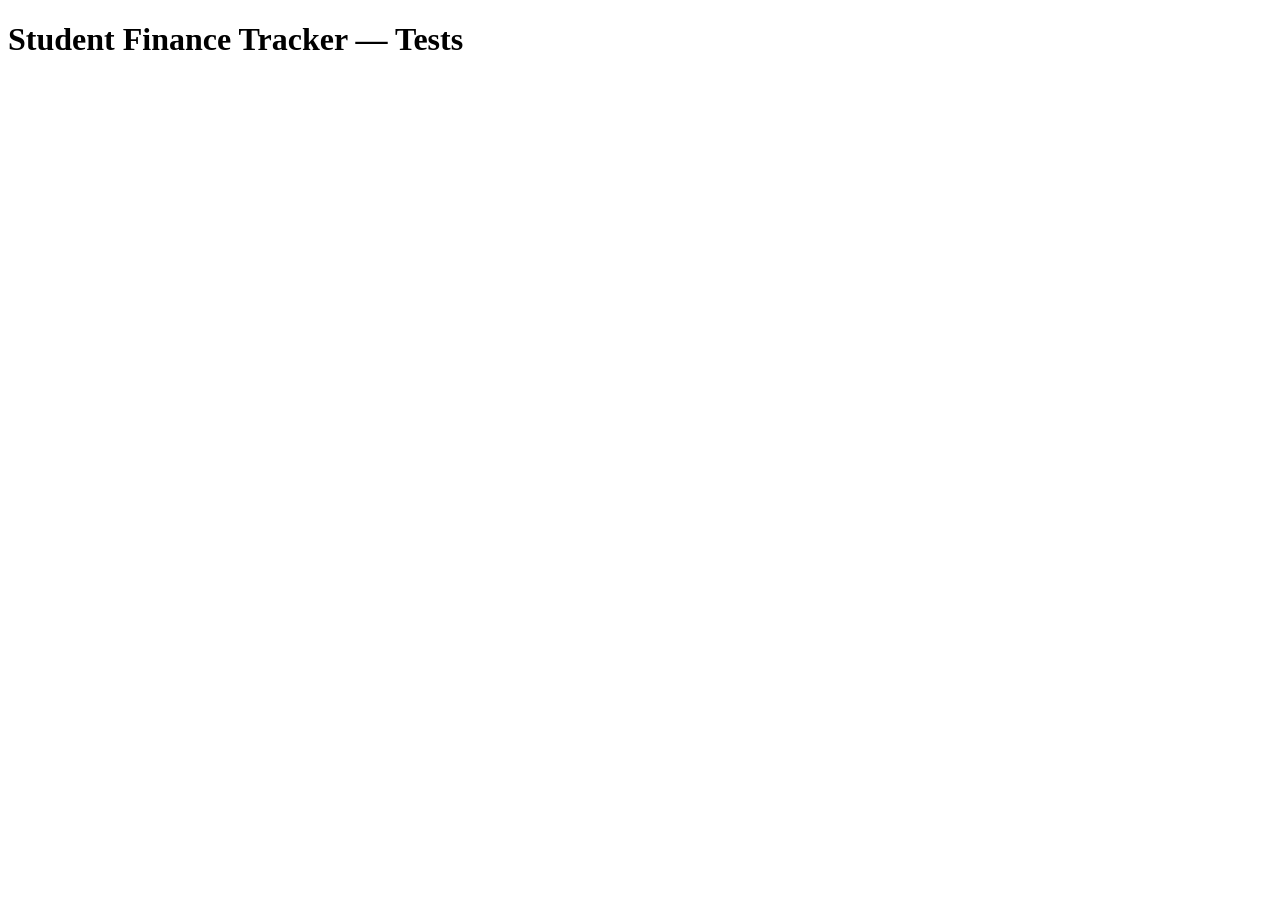
==== tests.html @ 8d2549ad "complete M1: spec, wireframes and project scaffold" ====
<!DOCTYPE html>
<html lang="en">
<head>
  <meta charset="UTF-8">
  <meta name="viewport" content="width=device-width, initial-scale=1.0">
  <title>SFT Tests</title>
</head>
<body>
  <h1>Student Finance Tracker — Tests</h1>
  <pre id="output"></pre>
  <script type="module">
    console.log('Tests ready');
  </script>
</body>
</html>
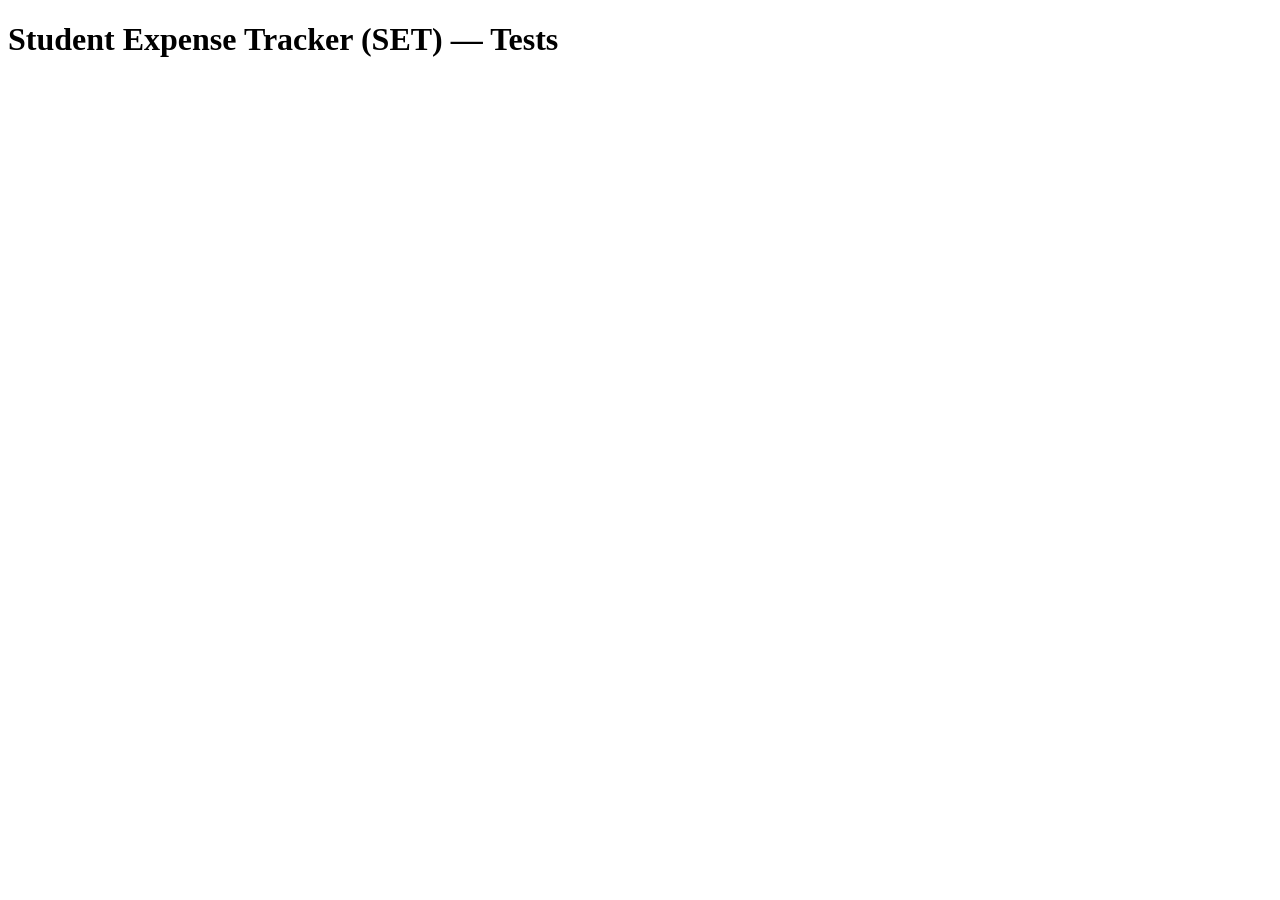
==== commit 71666872: "completed M2: renamed app to SET, semantic HTML and base CSS" ====
--- a/tests.html
+++ b/tests.html
@@ -6,7 +6,7 @@
   <title>SFT Tests</title>
 </head>
 <body>
-  <h1>Student Finance Tracker — Tests</h1>
+  <h1>Student Expense Tracker (SET) — Tests</h1>
   <pre id="output"></pre>
   <script type="module">
     console.log('Tests ready');
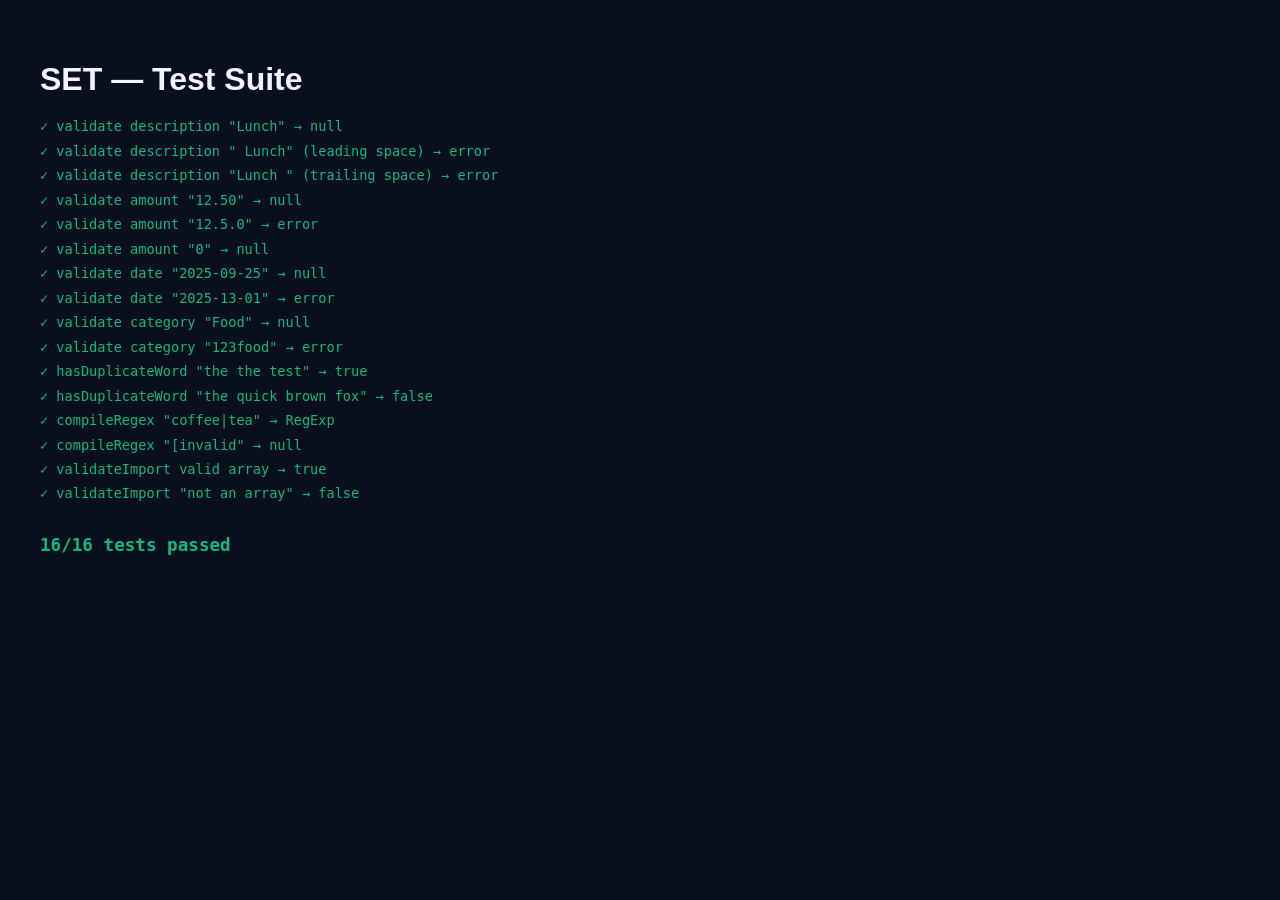
==== commit 7e2f919a: "completed M3: forms and regex validation" ====
--- a/tests.html
+++ b/tests.html
@@ -3,13 +3,90 @@
 <head>
   <meta charset="UTF-8">
   <meta name="viewport" content="width=device-width, initial-scale=1.0">
-  <title>SFT Tests</title>
+  <title>Student Expense Tracker (SET) — Tests</title>
+  <style>
+    body { font-family: 'Inter', sans-serif; background: #0A0F1E; color: #F0F4FF; padding: 2rem; }
+    h1 { margin-bottom: 1rem; }
+    .pass { color: #10B981; }
+    .fail { color: #EF4444; }
+    pre { font-family: 'JetBrains Mono', monospace; font-size: 0.85rem; line-height: 1.8; }
+    .summary { margin-top: 1rem; font-weight: 600; font-size: 1.1rem; }
+  </style>
 </head>
 <body>
-  <h1>Student Expense Tracker (SET) — Tests</h1>
+  <h1>SET — Test Suite</h1>
   <pre id="output"></pre>
   <script type="module">
-    console.log('Tests ready');
+    import { validate, hasDuplicateWord, compileRegex } from './scripts/validators.js';
+    import { validateImport } from './scripts/storage.js';
+
+    const out = document.getElementById('output');
+    let passed = 0;
+    let failed = 0;
+
+    function assert(label, condition) {
+      if (condition) {
+        passed++;
+        out.innerHTML += `<span class="pass">✓ ${label}</span>\n`;
+      } else {
+        failed++;
+        out.innerHTML += `<span class="fail">✗ ${label}</span>\n`;
+      }
+    }
+
+    // 1–3: Description validation
+    assert('validate description "Lunch" → null',
+      validate('description', 'Lunch') === null);
+    assert('validate description " Lunch" (leading space) → error',
+      validate('description', ' Lunch') !== null);
+    assert('validate description "Lunch " (trailing space) → error',
+      validate('description', 'Lunch ') !== null);
+
+    // 4–6: Amount validation
+    assert('validate amount "12.50" → null',
+      validate('amount', '12.50') === null);
+    assert('validate amount "12.5.0" → error',
+      validate('amount', '12.5.0') !== null);
+    assert('validate amount "0" → null',
+      validate('amount', '0') === null);
+
+    // 7–8: Date validation
+    assert('validate date "2025-09-25" → null',
+      validate('date', '2025-09-25') === null);
+    assert('validate date "2025-13-01" → error',
+      validate('date', '2025-13-01') !== null);
+
+    // 9–10: Category validation
+    assert('validate category "Food" → null',
+      validate('category', 'Food') === null);
+    assert('validate category "123food" → error',
+      validate('category', '123food') !== null);
+
+    // 11–12: Duplicate word detection
+    assert('hasDuplicateWord "the the test" → true',
+      hasDuplicateWord('the the test') === true);
+    assert('hasDuplicateWord "the quick brown fox" → false',
+      hasDuplicateWord('the quick brown fox') === false);
+
+    // 13–14: compileRegex
+    assert('compileRegex "coffee|tea" → RegExp',
+      compileRegex('coffee|tea') instanceof RegExp);
+    assert('compileRegex "[invalid" → null',
+      compileRegex('[invalid') === null);
+
+    // 15–16: validateImport
+    const validData = [
+      {"id":"txn_0001","description":"Lunch","amount":12.50,"category":"Food","date":"2025-09-25","createdAt":"2025-09-25T12:00:00.000Z","updatedAt":"2025-09-25T12:00:00.000Z"}
+    ];
+    assert('validateImport valid array → true',
+      validateImport(validData) === true);
+    assert('validateImport "not an array" → false',
+      validateImport("not an array") === false);
+
+    // Summary
+    const total = passed + failed;
+    const cls = failed === 0 ? 'pass' : 'fail';
+    out.innerHTML += `\n<span class="summary ${cls}">${passed}/${total} tests passed</span>\n`;
   </script>
 </body>
 </html>
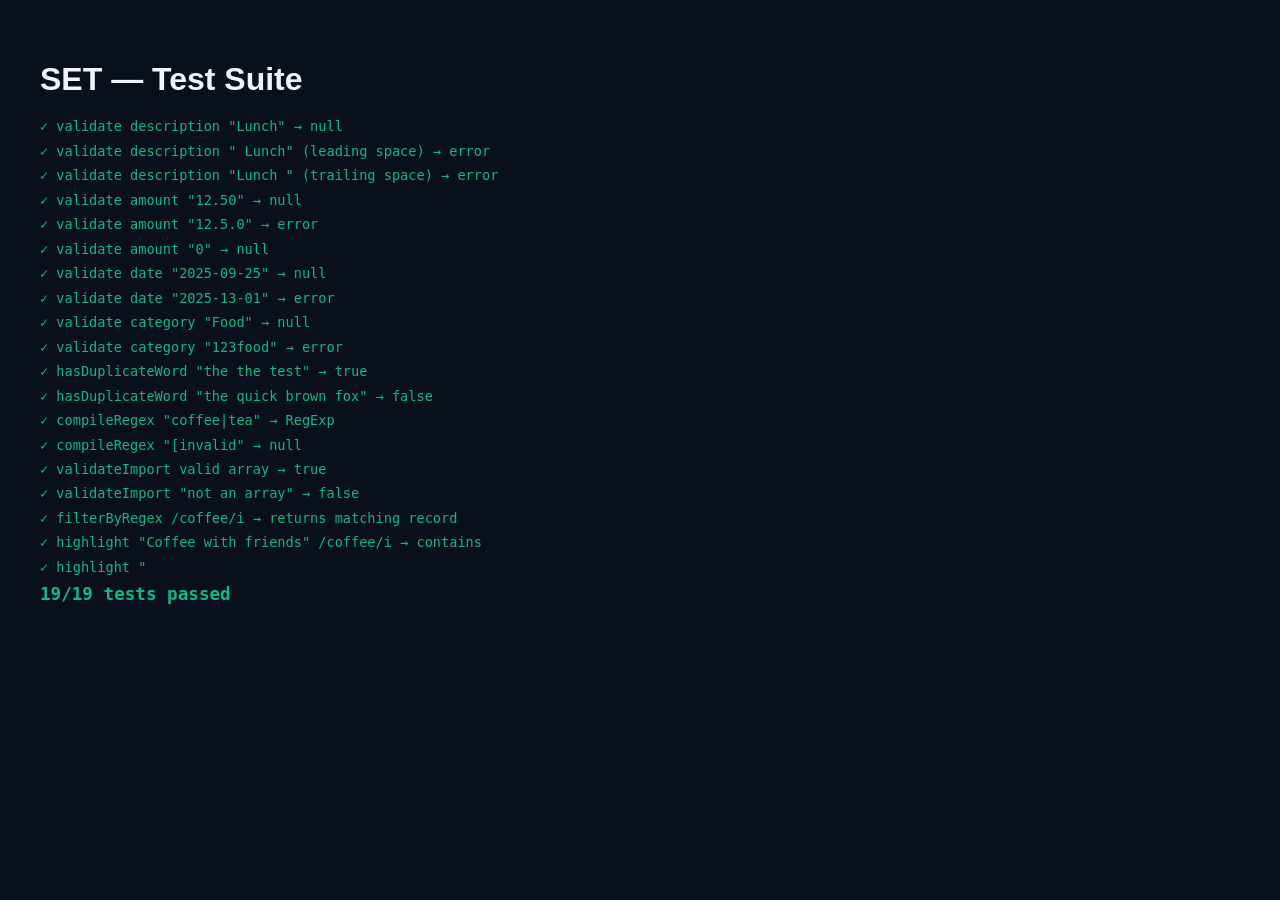
==== commit d892bc3a: "completed M4: records table, sorting, and search" ====
--- a/tests.html
+++ b/tests.html
@@ -83,6 +83,21 @@
     assert('validateImport "not an array" → false',
       validateImport("not an array") === false);
 
+    // 17–19: Search & highlight
+    import { filterByRegex, highlight } from './scripts/search.js';
+
+    const testRecords = [
+      {id:'t1', description:'Coffee with friends', category:'Food', amount:8.75, date:'2025-09-28'},
+      {id:'t2', description:'Bus pass', category:'Transport', amount:45, date:'2025-09-20'}
+    ];
+
+    assert('filterByRegex /coffee/i → returns matching record',
+      filterByRegex(testRecords, /coffee/i).length === 1);
+    assert('highlight "Coffee with friends" /coffee/i → contains <mark>',
+      highlight('Coffee with friends', /coffee/i).includes('<mark>Coffee</mark>'));
+    assert('highlight "<script>" null → escapes HTML',
+      highlight('<script>', null) === '&lt;script&gt;');
+
     // Summary
     const total = passed + failed;
     const cls = failed === 0 ? 'pass' : 'fail';
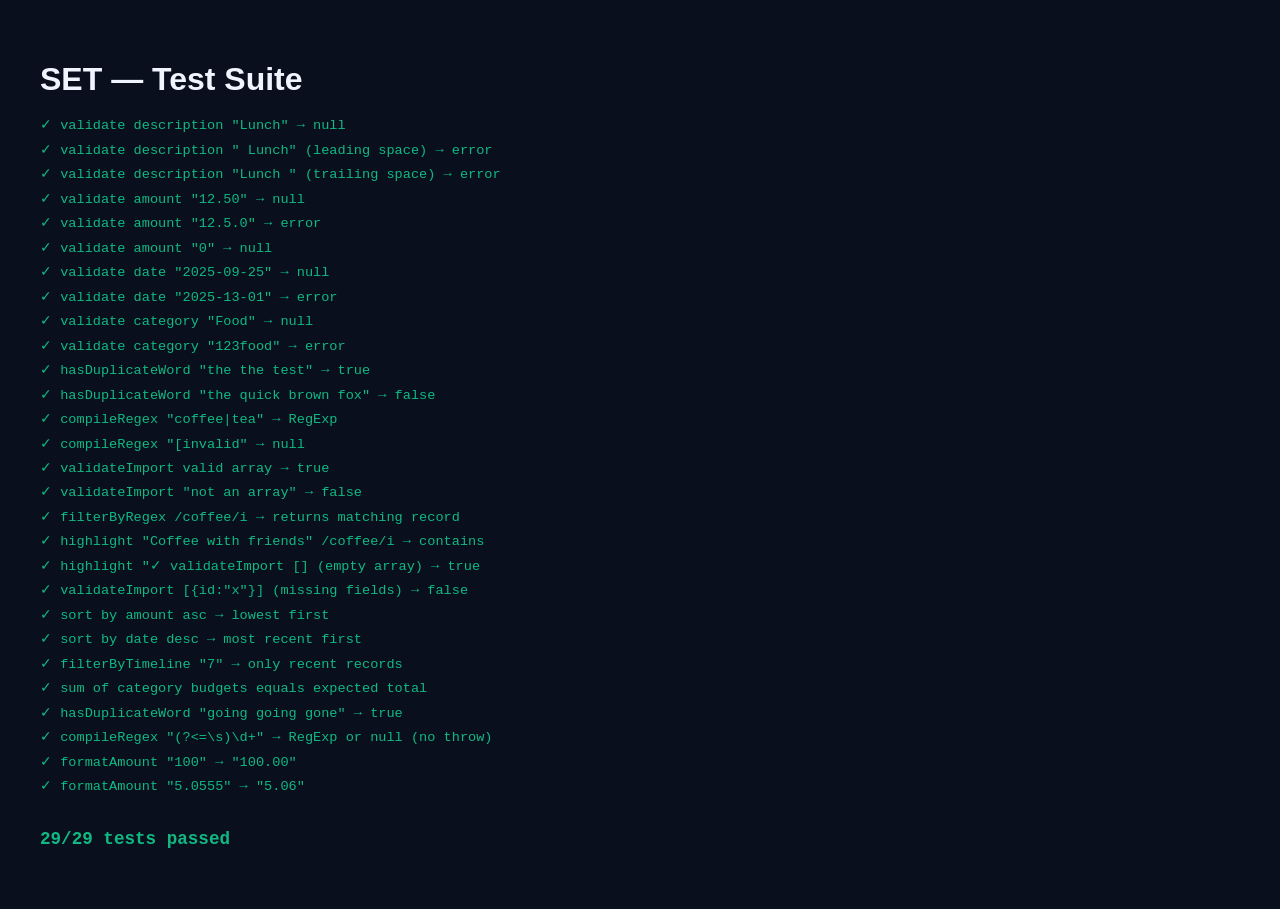
==== commit 8a8d9eef: "completed M7: code fixes, accessibility audit" ====
--- a/tests.html
+++ b/tests.html
@@ -98,6 +98,55 @@
     assert('highlight "<script>" null → escapes HTML',
       highlight('<script>', null) === '&lt;script&gt;');
 
+    // 20–21: validateImport edge cases
+    assert('validateImport [] (empty array) → true',
+      validateImport([]) === true);
+    assert('validateImport [{id:"x"}] (missing fields) → false',
+      validateImport([{id:'x'}]) === false);
+
+    // 22–23: Sort order
+    import { sortRecords } from './scripts/ui.js';
+
+    const sortedAsc = sortRecords(testRecords, 'amount', 'asc');
+    assert('sort by amount asc → lowest first',
+      sortedAsc[0].amount <= sortedAsc[1].amount);
+
+    const sortedDateDesc = sortRecords(testRecords, 'date', 'desc');
+    assert('sort by date desc → most recent first',
+      sortedDateDesc[0].date >= sortedDateDesc[1].date);
+
+    // 24: Timeline filter
+    import { filterByTimeline } from './scripts/ui.js';
+
+    const timelineRecords = [
+      {id:'t1', description:'Today', category:'Food', amount:10, date: new Date().toISOString().slice(0,10)},
+      {id:'t2', description:'Old', category:'Food', amount:20, date:'2020-01-01'}
+    ];
+    assert('filterByTimeline "7" → only recent records',
+      filterByTimeline(timelineRecords, '7').length === 1);
+
+    // 25: Budget sum
+    const testBudgets = { Food: 150, Books: 100, Transport: 80 };
+    const budgetSum = Object.values(testBudgets).reduce((s, v) => s + v, 0);
+    assert('sum of category budgets equals expected total',
+      budgetSum === 330);
+
+    // 26: Duplicate word with repeated word
+    assert('hasDuplicateWord "going going gone" → true',
+      hasDuplicateWord('going going gone') === true);
+
+    // 27: compileRegex with lookbehind
+    assert('compileRegex "(?<=\\s)\\d+" → RegExp or null (no throw)',
+      (() => { try { compileRegex('(?<=\\s)\\d+', 'i'); return true; } catch { return false; } })());
+
+    // 28–29: Formatting
+    import { formatAmount, formatRate } from './scripts/validators.js';
+
+    assert('formatAmount "100" → "100.00"',
+      formatAmount('100') === '100.00');
+    assert('formatAmount "5.0555" → "5.06"',
+      formatAmount('5.0555') === '5.06');
+
     // Summary
     const total = passed + failed;
     const cls = failed === 0 ? 'pass' : 'fail';
